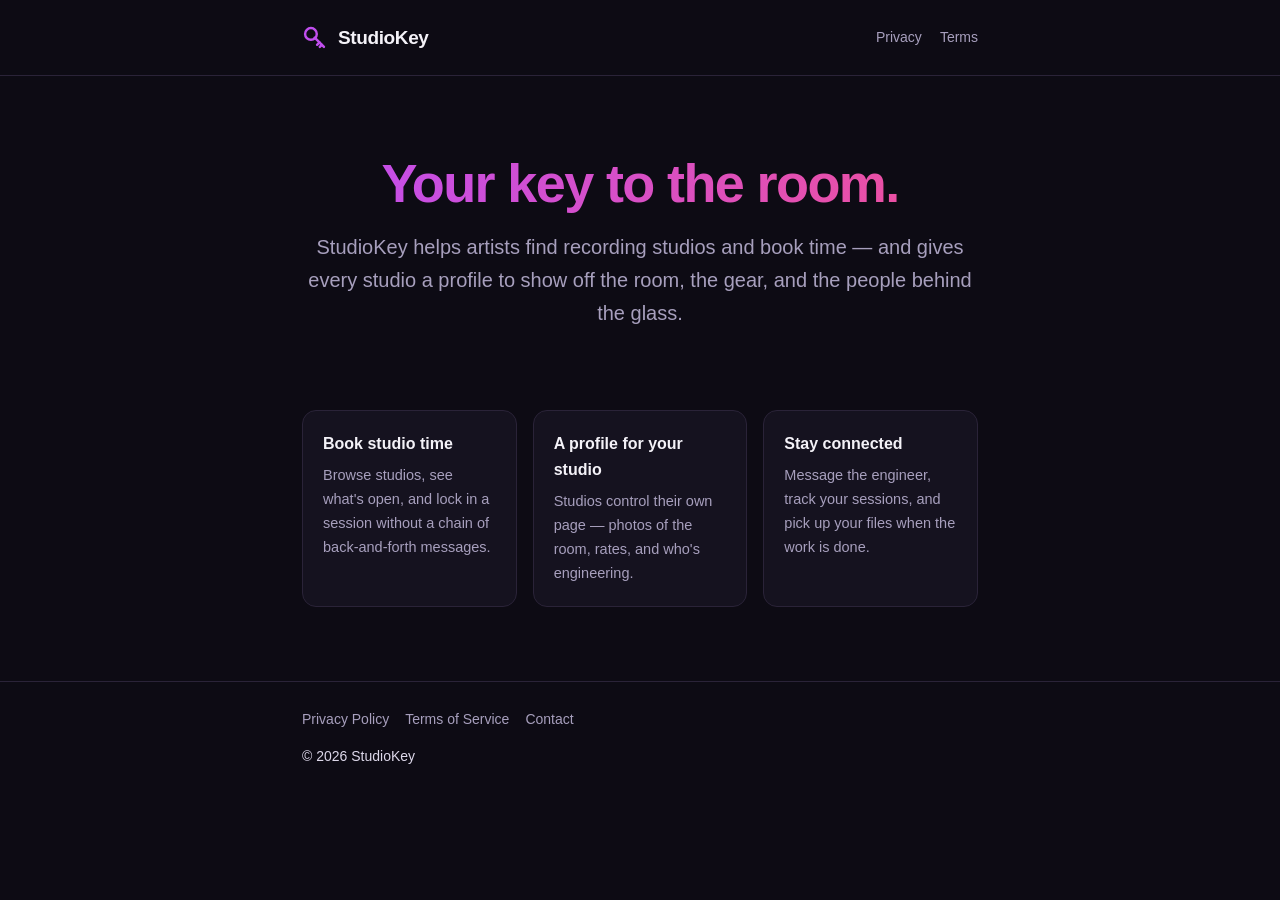
==== index.html @ 15772193 "Launch studiokey.app — landing page, privacy policy, terms of service Google requires a home page, p" ====
<!doctype html>
<html lang="en">
<head>
<meta charset="utf-8">
<meta name="viewport" content="width=device-width,initial-scale=1">
<title>StudioKey — Find and book recording studio time</title>
<meta name="description" content="StudioKey helps artists find recording studios and book time, and gives studios a profile to show off their room.">
<link rel="icon" href="logo.svg" type="image/svg+xml">
<link rel="stylesheet" href="style.css">
</head>
<body>
<header><div class="wrap nav">
  <a class="brand" href="/"><img class="key" src="logo.svg" alt=""> StudioKey</a>
  <nav><a class="lnk" href="/privacy.html">Privacy</a><a class="lnk" href="/terms.html">Terms</a></nav>
</div></header>

<div class="wrap">
  <section class="hero">
    <h1>Your key to the room.</h1>
    <p class="sub">StudioKey helps artists find recording studios and book time — and gives every studio a profile to show off the room, the gear, and the people behind the glass.</p>
  </section>

  <section class="cards">
    <div class="card"><h3>Book studio time</h3><p>Browse studios, see what's open, and lock in a session without a chain of back-and-forth messages.</p></div>
    <div class="card"><h3>A profile for your studio</h3><p>Studios control their own page — photos of the room, rates, and who's engineering.</p></div>
    <div class="card"><h3>Stay connected</h3><p>Message the engineer, track your sessions, and pick up your files when the work is done.</p></div>
  </section>
</div>

<footer><div class="wrap">
  <a href="/privacy.html">Privacy Policy</a><a href="/terms.html">Terms of Service</a><a href="mailto:support@studiokey.app">Contact</a>
  <p style="margin:14px 0 0">© 2026 StudioKey</p>
</div></footer>
</body>
</html>
---- style.css ----
*,*::before,*::after{box-sizing:border-box}
:root{
  --bg:#0d0b14; --panel:#15121f; --line:#2a2338;
  --ink:#f4f2f8; --muted:#a79fbd; --accent:#c04ef0; --accent2:#f0509a;
  --maxw:720px;
}
html{-webkit-text-size-adjust:100%}
body{
  margin:0; background:var(--bg); color:var(--ink);
  font:16px/1.65 -apple-system,BlinkMacSystemFont,"Segoe UI",Inter,Helvetica,Arial,sans-serif;
}
a{color:var(--accent2)}
.wrap{max-width:var(--maxw); margin:0 auto; padding:0 22px}
header{padding:22px 0; border-bottom:1px solid var(--line)}
.nav{display:flex; align-items:center; justify-content:space-between; gap:16px; flex-wrap:wrap}
.brand{display:flex; align-items:center; gap:10px; font-weight:700; letter-spacing:-.02em; font-size:19px; color:var(--ink); text-decoration:none}
.key{width:26px;height:26px;flex:none}
.nav a.lnk{color:var(--muted); text-decoration:none; font-size:14px; margin-left:18px}
.nav a.lnk:hover{color:var(--ink)}
.hero{padding:78px 0 66px; text-align:center}
h1{font-size:clamp(34px,7vw,54px); line-height:1.08; letter-spacing:-.03em; margin:0 0 18px;
  background:linear-gradient(100deg,var(--accent),var(--accent2)); -webkit-background-clip:text;
  background-clip:text; color:transparent}
.sub{font-size:clamp(17px,2.4vw,20px); color:var(--muted); margin:0 auto; max-width:34em}
.cards{display:grid; grid-template-columns:repeat(auto-fit,minmax(210px,1fr)); gap:16px; padding:14px 0 74px}
.card{background:var(--panel); border:1px solid var(--line); border-radius:14px; padding:20px}
.card h3{margin:0 0 7px; font-size:16px}
.card p{margin:0; color:var(--muted); font-size:14.5px}
main.doc{padding:46px 0 84px}
main.doc h1{font-size:clamp(28px,5vw,38px); text-align:left; margin-bottom:6px}
.eff{color:var(--muted); font-size:14px; margin:0 0 34px}
h2{font-size:20px; margin:38px 0 10px; letter-spacing:-.01em}
h3{font-size:16px; margin:24px 0 6px}
p,li{color:#ddd8ea}
ul{padding-left:20px} li{margin:5px 0}
.note{background:var(--panel); border:1px solid var(--line); border-left:3px solid var(--accent);
  border-radius:10px; padding:15px 18px; margin:26px 0}
.note p{margin:0; font-size:14.5px; color:var(--muted)}
table{width:100%; border-collapse:collapse; margin:14px 0; font-size:14.5px; display:block; overflow-x:auto}
th,td{text-align:left; padding:9px 12px; border-bottom:1px solid var(--line); vertical-align:top}
th{color:var(--muted); font-weight:600; white-space:nowrap}
footer{border-top:1px solid var(--line); padding:26px 0 44px; color:var(--muted); font-size:14px}
footer a{color:var(--muted); text-decoration:none; margin-right:16px}
footer a:hover{color:var(--ink)}
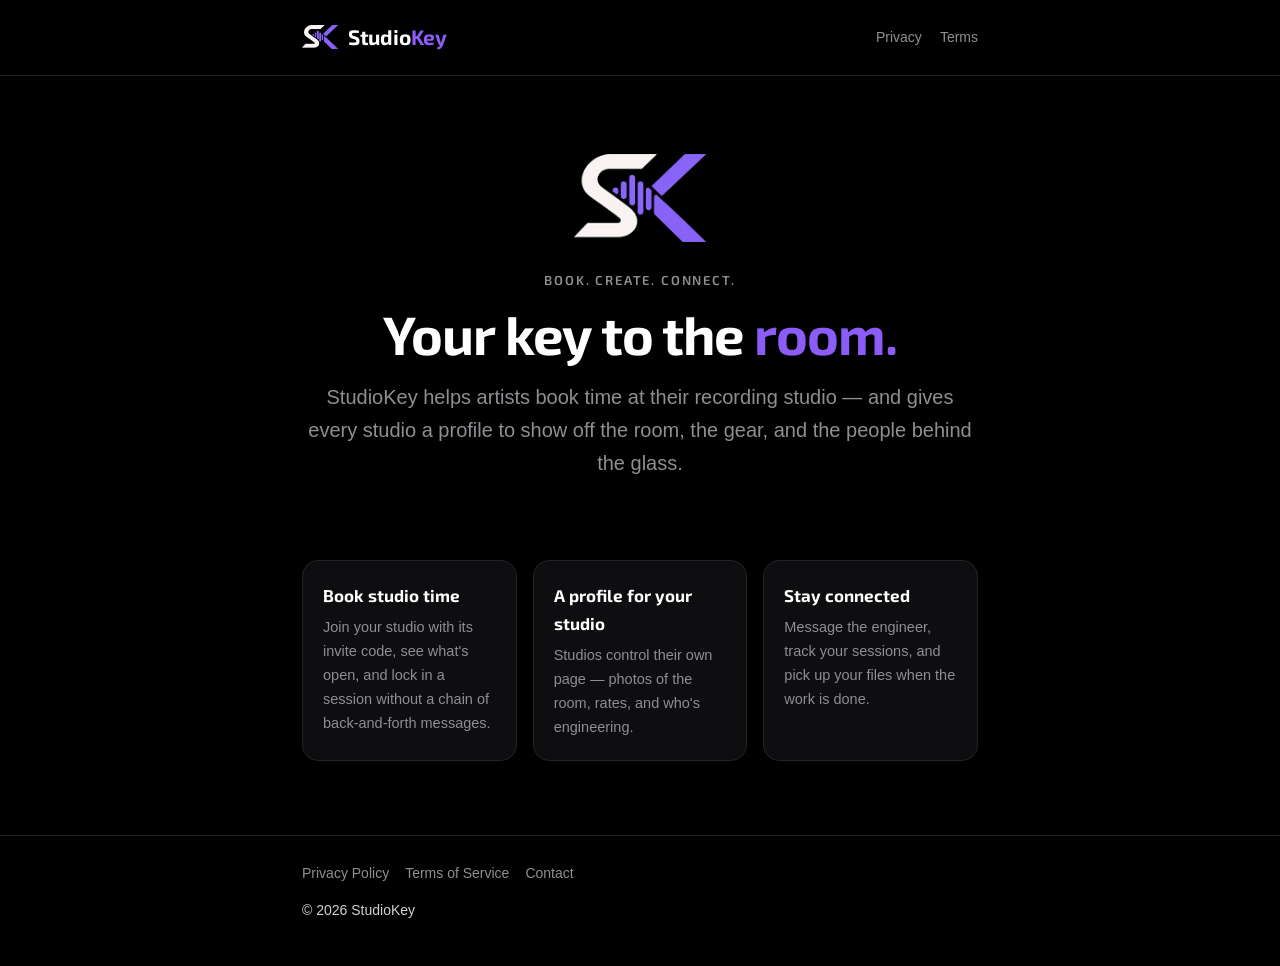
==== commit b4dc49f3: "Rebrand to match the app: SK mark, Exo 2, purple on black Replaces the old key logo and magenta pale" ====
--- a/index.html
+++ b/index.html
@@ -3,25 +3,32 @@
 <head>
 <meta charset="utf-8">
 <meta name="viewport" content="width=device-width,initial-scale=1">
-<title>StudioKey — Find and book recording studio time</title>
-<meta name="description" content="StudioKey helps artists find recording studios and book time, and gives studios a profile to show off their room.">
-<link rel="icon" href="logo.svg" type="image/svg+xml">
+<title>StudioKey — Book recording studio time</title>
+<meta name="description" content="StudioKey helps artists book time at their recording studio, and gives studios a profile to show off their room.">
+<link rel="icon" href="favicon-32.png" type="image/png" sizes="32x32">
+<link rel="apple-touch-icon" href="apple-touch-icon.png">
+<meta name="theme-color" content="#000000">
+<link rel="preconnect" href="https://fonts.googleapis.com">
+<link rel="preconnect" href="https://fonts.gstatic.com" crossorigin>
+<link rel="stylesheet" href="https://fonts.googleapis.com/css2?family=Exo+2:wght@600;700;800&display=swap">
 <link rel="stylesheet" href="style.css">
 </head>
 <body>
 <header><div class="wrap nav">
-  <a class="brand" href="/"><img class="key" src="logo.svg" alt=""> StudioKey</a>
+  <a class="brand" href="/" aria-label="StudioKey home"><img class="mark" src="sk-mark.png" alt=""><span>Studio<b>Key</b></span></a>
   <nav><a class="lnk" href="/privacy.html">Privacy</a><a class="lnk" href="/terms.html">Terms</a></nav>
 </div></header>
 
 <div class="wrap">
   <section class="hero">
-    <h1>Your key to the room.</h1>
-    <p class="sub">StudioKey helps artists find recording studios and book time — and gives every studio a profile to show off the room, the gear, and the people behind the glass.</p>
+    <img class="hero-mark" src="sk-mark.png" alt="">
+    <p class="tag">Book. Create. Connect.</p>
+    <h1>Your key to the <span>room.</span></h1>
+    <p class="sub">StudioKey helps artists book time at their recording studio — and gives every studio a profile to show off the room, the gear, and the people behind the glass.</p>
   </section>
 
   <section class="cards">
-    <div class="card"><h3>Book studio time</h3><p>Browse studios, see what's open, and lock in a session without a chain of back-and-forth messages.</p></div>
+    <div class="card"><h3>Book studio time</h3><p>Join your studio with its invite code, see what's open, and lock in a session without a chain of back-and-forth messages.</p></div>
     <div class="card"><h3>A profile for your studio</h3><p>Studios control their own page — photos of the room, rates, and who's engineering.</p></div>
     <div class="card"><h3>Stay connected</h3><p>Message the engineer, track your sessions, and pick up your files when the work is done.</p></div>
   </section>
--- a/style.css
+++ b/style.css
@@ -1,7 +1,11 @@
 *,*::before,*::after{box-sizing:border-box}
+/* Brand, matching the app: the SK mark on black, Exo 2 for the name and
+   headings, purple #8B5CF6 with the app's pink #EC4899 as its partner. */
 :root{
-  --bg:#0d0b14; --panel:#15121f; --line:#2a2338;
-  --ink:#f4f2f8; --muted:#a79fbd; --accent:#c04ef0; --accent2:#f0509a;
+  --bg:#000000; --panel:#0e0e10; --line:#232327;
+  --ink:#ffffff; --muted:#8e8e93; --body:#d1d1d6;
+  --accent:#8b5cf6; --accent2:#ec4899;
+  --display:"Exo 2",-apple-system,BlinkMacSystemFont,"Segoe UI",Helvetica,Arial,sans-serif;
   --maxw:720px;
 }
 html{-webkit-text-size-adjust:100%}
@@ -9,29 +13,34 @@
   margin:0; background:var(--bg); color:var(--ink);
   font:16px/1.65 -apple-system,BlinkMacSystemFont,"Segoe UI",Inter,Helvetica,Arial,sans-serif;
 }
-a{color:var(--accent2)}
+a{color:var(--accent)}
 .wrap{max-width:var(--maxw); margin:0 auto; padding:0 22px}
-header{padding:22px 0; border-bottom:1px solid var(--line)}
+header{padding:20px 0; border-bottom:1px solid var(--line)}
 .nav{display:flex; align-items:center; justify-content:space-between; gap:16px; flex-wrap:wrap}
-.brand{display:flex; align-items:center; gap:10px; font-weight:700; letter-spacing:-.02em; font-size:19px; color:var(--ink); text-decoration:none}
-.key{width:26px;height:26px;flex:none}
+.brand{display:flex; align-items:center; gap:10px; font-family:var(--display); font-weight:700;
+  font-size:21px; letter-spacing:-.01em; color:var(--ink); text-decoration:none}
+.brand b{font-weight:700; color:var(--accent)}
+.mark{height:24px; width:auto; flex:none}
 .nav a.lnk{color:var(--muted); text-decoration:none; font-size:14px; margin-left:18px}
 .nav a.lnk:hover{color:var(--ink)}
 .hero{padding:78px 0 66px; text-align:center}
-h1{font-size:clamp(34px,7vw,54px); line-height:1.08; letter-spacing:-.03em; margin:0 0 18px;
-  background:linear-gradient(100deg,var(--accent),var(--accent2)); -webkit-background-clip:text;
-  background-clip:text; color:transparent}
+.hero-mark{height:88px; width:auto; margin:0 auto 28px; display:block}
+h1,h2,h3{font-family:var(--display); font-weight:700}
+h1{font-size:clamp(34px,7vw,54px); line-height:1.08; letter-spacing:-.02em; margin:0 0 18px; color:var(--ink)}
+.hero h1 span{color:var(--accent)}
 .sub{font-size:clamp(17px,2.4vw,20px); color:var(--muted); margin:0 auto; max-width:34em}
+.tag{font-family:var(--display); font-weight:600; color:var(--muted); letter-spacing:.14em;
+  text-transform:uppercase; font-size:13px; margin:0 0 14px}
 .cards{display:grid; grid-template-columns:repeat(auto-fit,minmax(210px,1fr)); gap:16px; padding:14px 0 74px}
-.card{background:var(--panel); border:1px solid var(--line); border-radius:14px; padding:20px}
-.card h3{margin:0 0 7px; font-size:16px}
+.card{background:var(--panel); border:1px solid var(--line); border-radius:16px; padding:20px}
+.card h3{margin:0 0 7px; font-size:17px}
 .card p{margin:0; color:var(--muted); font-size:14.5px}
 main.doc{padding:46px 0 84px}
 main.doc h1{font-size:clamp(28px,5vw,38px); text-align:left; margin-bottom:6px}
 .eff{color:var(--muted); font-size:14px; margin:0 0 34px}
-h2{font-size:20px; margin:38px 0 10px; letter-spacing:-.01em}
+h2{font-size:21px; margin:38px 0 10px}
 h3{font-size:16px; margin:24px 0 6px}
-p,li{color:#ddd8ea}
+p,li{color:var(--body)}
 ul{padding-left:20px} li{margin:5px 0}
 .note{background:var(--panel); border:1px solid var(--line); border-left:3px solid var(--accent);
   border-radius:10px; padding:15px 18px; margin:26px 0}
